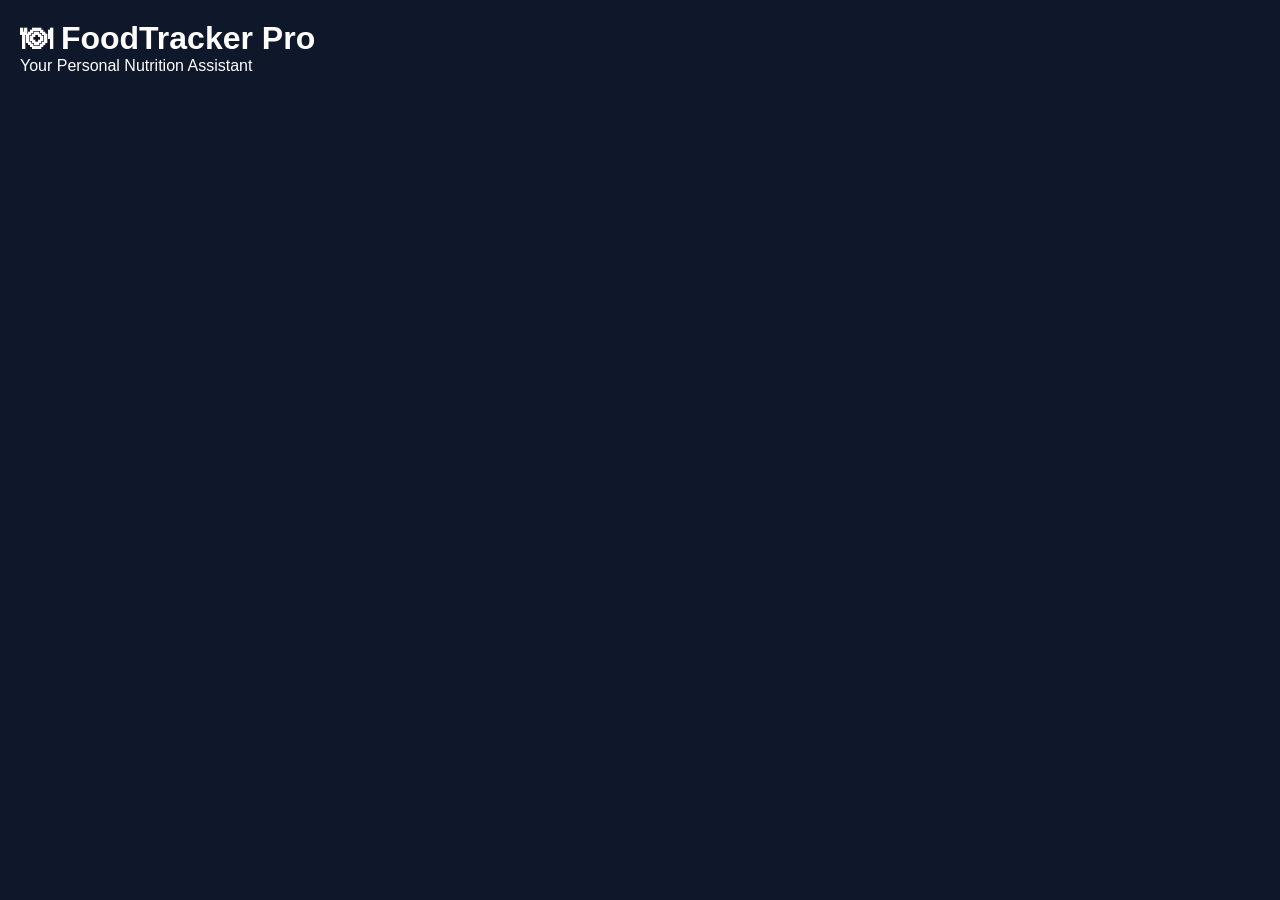
==== index.html @ 10b4eed2 "Add files via upload" ====
<!DOCTYPE html><html><head><meta charset='UTF-8'><meta name='viewport' content='width=device-width,initial-scale=1'><title>FoodTracker Pro</title><link rel='stylesheet' href='style.css'></head><body><h1>🍽 FoodTracker Pro</h1><p>Your Personal Nutrition Assistant</p></body></html>
---- style.css ----
*{margin:0;padding:0;box-sizing:border-box}
body{
font-family:-apple-system,BlinkMacSystemFont,"Segoe UI",Roboto,sans-serif;
background:#0f172a;
color:#fff;
padding:20px;
}
.container{max-width:700px;margin:auto}
header{text-align:center;margin-bottom:20px}
header h1{font-size:2rem}
header p{color:#b8c1d1}
.card{
background:rgba(255,255,255,.08);
backdrop-filter:blur(12px);
border:1px solid rgba(255,255,255,.08);
border-radius:18px;
padding:18px;
margin-bottom:18px;
box-shadow:0 10px 25px rgba(0,0,0,.25);
}
.progressBox{
display:grid;
grid-template-columns:repeat(auto-fit,minmax(120px,1fr));
gap:15px;
margin-top:15px;
}
.progressItem{
background:#1e293b;
padding:15px;
border-radius:14px;
text-align:center;
}
.progressItem span{
display:block;
font-size:28px;
font-weight:bold;
color:#4ade80;
margin:8px 0;
}
input{
width:100%;
padding:14px;
margin:10px 0;
border:none;
border-radius:12px;
background:#1e293b;
color:white;
font-size:16px;
}
input::placeholder{color:#94a3b8}
button{
width:100%;
padding:15px;
border:none;
border-radius:12px;
background:#22c55e;
color:#fff;
font-size:17px;
font-weight:bold;
cursor:pointer;
transition:.2s;
}
button:hover{transform:translateY(-2px)}
#previewImage{
display:block;
width:100%;
max-height:260px;
object-fit:cover;
border-radius:12px;
margin-top:12px;
}
#mealList .meal{
background:#1e293b;
padding:14px;
border-radius:12px;
margin-top:10px;
}
footer{
text-align:center;
color:#94a3b8;
padding:20px 0;
}
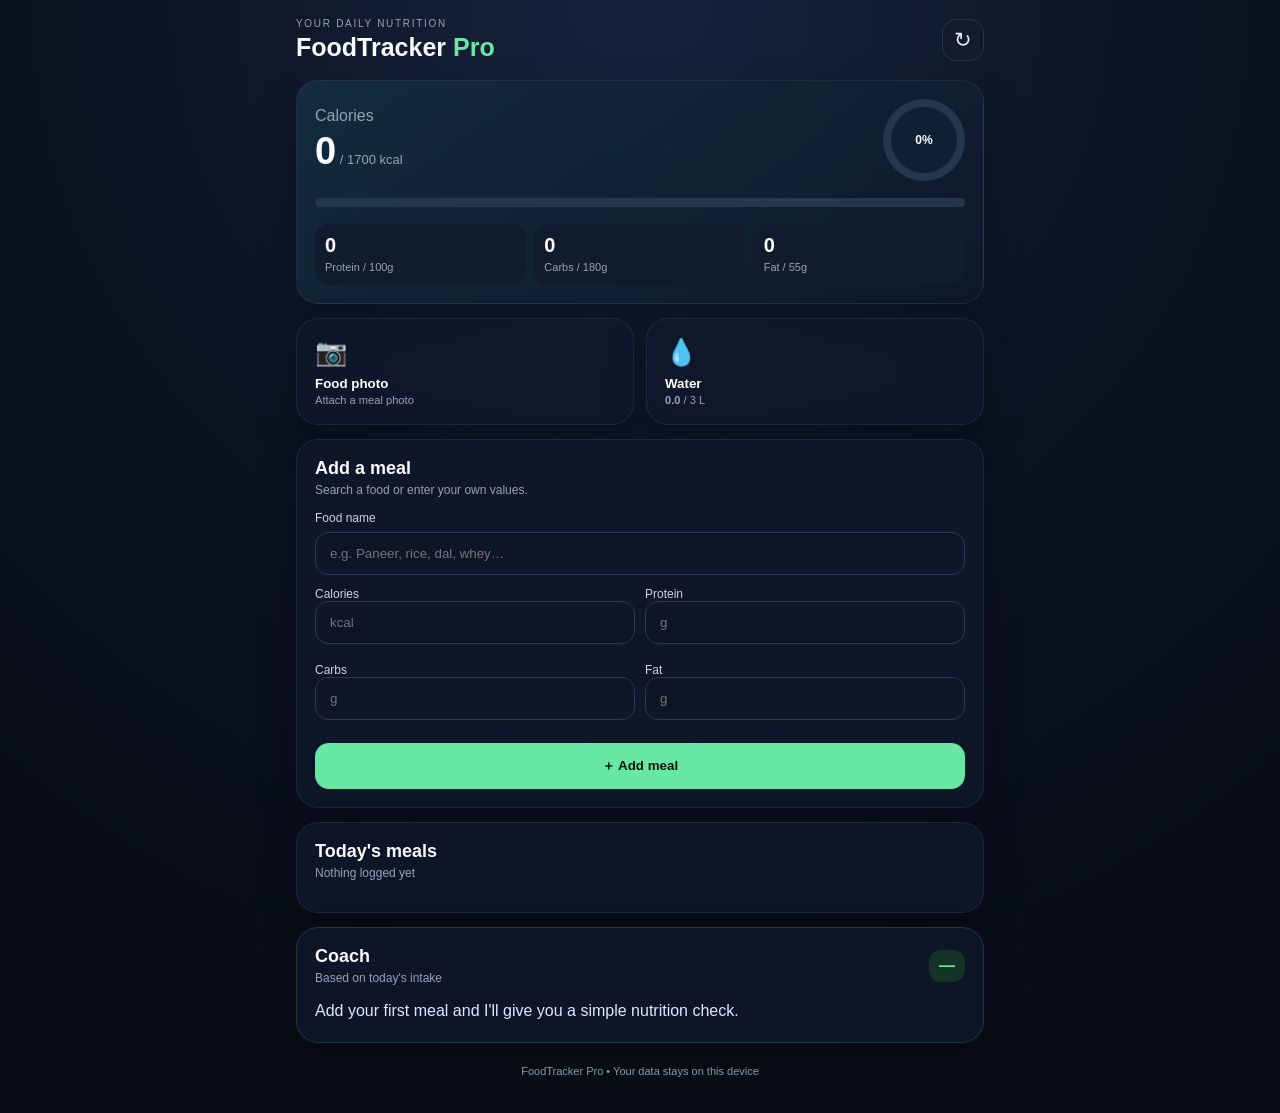
==== commit bdacc5fb: "Add files via upload" ====
--- a/index.html
+++ b/index.html
@@ -1 +1,61 @@
-<!DOCTYPE html><html><head><meta charset='UTF-8'><meta name='viewport' content='width=device-width,initial-scale=1'><title>FoodTracker Pro</title><link rel='stylesheet' href='style.css'></head><body><h1>🍽 FoodTracker Pro</h1><p>Your Personal Nutrition Assistant</p></body></html>+<!doctype html>
+<html lang="en">
+<head>
+<meta charset="utf-8">
+<meta name="viewport" content="width=device-width,initial-scale=1,viewport-fit=cover">
+<meta name="theme-color" content="#0b1220">
+<meta name="apple-mobile-web-app-capable" content="yes">
+<meta name="apple-mobile-web-app-status-bar-style" content="black-translucent">
+<meta name="apple-mobile-web-app-title" content="FoodTracker Pro">
+<title>FoodTracker Pro</title>
+<link rel="manifest" href="manifest.json">
+<link rel="stylesheet" href="style.css">
+</head>
+<body>
+<div class="app">
+<header class="topbar">
+  <div><div class="eyebrow">YOUR DAILY NUTRITION</div><h1>FoodTracker <span>Pro</span></h1></div>
+  <button class="icon-btn" id="resetDay">↻</button>
+</header>
+<main>
+<section class="hero card">
+  <div class="hero-top"><div><div class="muted">Calories</div><div class="big-number"><span id="calories">0</span><small> / 1700 kcal</small></div></div><div class="ring" id="calRing"><span id="calPct">0%</span></div></div>
+  <div class="bar"><i id="calBar"></i></div>
+  <div class="stats">
+    <div><b id="protein">0</b><span>Protein / 100g</span></div>
+    <div><b id="carbs">0</b><span>Carbs / 180g</span></div>
+    <div><b id="fat">0</b><span>Fat / 55g</span></div>
+  </div>
+</section>
+<section class="quick-grid">
+  <button class="quick card" id="photoBtn"><strong>📷</strong><span>Food photo</span><small>Attach a meal photo</small></button>
+  <button class="quick card" id="waterBtn"><strong>💧</strong><span>Water</span><small><b id="water">0</b> / 3 L</small></button>
+</section>
+<input id="photoInput" type="file" accept="image/*" capture="environment" hidden>
+<section class="card">
+  <div class="section-head"><div><h2>Add a meal</h2><p>Search a food or enter your own values.</p></div></div>
+  <label>Food name</label>
+  <input id="foodName" autocomplete="off" placeholder="e.g. Paneer, rice, dal, whey…">
+  <div id="suggestions" class="suggestions"></div>
+  <div class="macro-grid">
+    <label>Calories<input id="caloriesInput" type="number" min="0" placeholder="kcal"></label>
+    <label>Protein<input id="proteinInput" type="number" min="0" step=".1" placeholder="g"></label>
+    <label>Carbs<input id="carbsInput" type="number" min="0" step=".1" placeholder="g"></label>
+    <label>Fat<input id="fatInput" type="number" min="0" step=".1" placeholder="g"></label>
+  </div>
+  <button class="primary" id="addMeal">＋ Add meal</button>
+</section>
+<section class="card">
+  <div class="section-head"><div><h2>Today's meals</h2><p id="mealSummary">Nothing logged yet</p></div></div>
+  <div id="mealList"></div>
+</section>
+<section class="card advice">
+  <div class="section-head"><div><h2>Coach</h2><p>Based on today's intake</p></div><span class="score" id="score">—</span></div>
+  <div id="adviceText">Add your first meal and I'll give you a simple nutrition check.</div>
+</section>
+</main>
+<footer>FoodTracker Pro • Your data stays on this device</footer>
+</div>
+<script src="script.js"></script>
+</body>
+</html>
--- a/style.css
+++ b/style.css
@@ -1,83 +1 @@
-
-*{margin:0;padding:0;box-sizing:border-box}
-body{
-font-family:-apple-system,BlinkMacSystemFont,"Segoe UI",Roboto,sans-serif;
-background:#0f172a;
-color:#fff;
-padding:20px;
-}
-.container{max-width:700px;margin:auto}
-header{text-align:center;margin-bottom:20px}
-header h1{font-size:2rem}
-header p{color:#b8c1d1}
-.card{
-background:rgba(255,255,255,.08);
-backdrop-filter:blur(12px);
-border:1px solid rgba(255,255,255,.08);
-border-radius:18px;
-padding:18px;
-margin-bottom:18px;
-box-shadow:0 10px 25px rgba(0,0,0,.25);
-}
-.progressBox{
-display:grid;
-grid-template-columns:repeat(auto-fit,minmax(120px,1fr));
-gap:15px;
-margin-top:15px;
-}
-.progressItem{
-background:#1e293b;
-padding:15px;
-border-radius:14px;
-text-align:center;
-}
-.progressItem span{
-display:block;
-font-size:28px;
-font-weight:bold;
-color:#4ade80;
-margin:8px 0;
-}
-input{
-width:100%;
-padding:14px;
-margin:10px 0;
-border:none;
-border-radius:12px;
-background:#1e293b;
-color:white;
-font-size:16px;
-}
-input::placeholder{color:#94a3b8}
-button{
-width:100%;
-padding:15px;
-border:none;
-border-radius:12px;
-background:#22c55e;
-color:#fff;
-font-size:17px;
-font-weight:bold;
-cursor:pointer;
-transition:.2s;
-}
-button:hover{transform:translateY(-2px)}
-#previewImage{
-display:block;
-width:100%;
-max-height:260px;
-object-fit:cover;
-border-radius:12px;
-margin-top:12px;
-}
-#mealList .meal{
-background:#1e293b;
-padding:14px;
-border-radius:12px;
-margin-top:10px;
-}
-footer{
-text-align:center;
-color:#94a3b8;
-padding:20px 0;
-}
+*{box-sizing:border-box}html{background:#0b1220}body{margin:0;background:radial-gradient(circle at top,#17233d 0,#0b1220 45%,#070b13 100%);color:#f8fafc;font-family:-apple-system,BlinkMacSystemFont,"SF Pro Display","Segoe UI",sans-serif;min-height:100vh}.app{width:min(720px,100%);margin:auto;padding:calc(18px + env(safe-area-inset-top)) 16px calc(28px + env(safe-area-inset-bottom))}.topbar{display:flex;justify-content:space-between;align-items:center;margin-bottom:18px}.eyebrow{font-size:10px;letter-spacing:1.7px;color:#94a3b8}.topbar h1{font-size:25px;margin:4px 0 0}.topbar h1 span{color:#67e8a5}.icon-btn{width:42px;height:42px;border:1px solid #26334a;border-radius:14px;background:#111b2d;color:#dbeafe;font-size:21px}.card{background:rgba(15,25,43,.82);border:1px solid rgba(148,163,184,.13);box-shadow:0 16px 40px rgba(0,0,0,.24);border-radius:22px;padding:18px;margin-bottom:14px;backdrop-filter:blur(14px)}.hero{background:linear-gradient(145deg,rgba(20,45,62,.95),rgba(14,24,42,.92))}.hero-top{display:flex;align-items:center;justify-content:space-between}.muted,.section-head p,.quick small,footer{color:#94a3b8}.big-number{font-size:38px;font-weight:800;margin-top:5px}.big-number small{font-size:13px;color:#94a3b8;font-weight:500}.ring{width:82px;height:82px;border-radius:50%;display:grid;place-items:center;background:conic-gradient(#67e8a5 0deg,#67e8a5 var(--deg,0deg),#26364b var(--deg,0deg));position:relative}.ring:after{content:"";position:absolute;inset:8px;background:#102033;border-radius:50%}.ring span{position:relative;z-index:1;font-size:12px;font-weight:800}.bar{height:9px;background:#26364b;border-radius:20px;margin:17px 0;overflow:hidden}.bar i{display:block;height:100%;width:0;background:#67e8a5;border-radius:20px;transition:.35s}.stats{display:grid;grid-template-columns:repeat(3,1fr);gap:8px}.stats div{background:#101b2d;border-radius:14px;padding:10px}.stats b{display:block;font-size:20px}.stats span{font-size:11px;color:#94a3b8}.quick-grid{display:grid;grid-template-columns:1fr 1fr;gap:12px}.quick{text-align:left;color:#fff;border:1px solid rgba(148,163,184,.13);cursor:pointer}.quick strong{font-size:26px;display:block;margin-bottom:8px}.quick span{display:block;font-weight:700}.quick small{display:block;margin-top:3px}.section-head{display:flex;justify-content:space-between;align-items:center;margin-bottom:14px}.section-head h2{font-size:18px;margin:0}.section-head p{font-size:12px;margin:4px 0 0}label{display:block;color:#cbd5e1;font-size:12px;margin-bottom:7px}input{width:100%;border:1px solid #293750;background:#0c1627;color:#fff;border-radius:13px;padding:13px 14px;outline:none;margin-bottom:12px}input:focus{border-color:#67e8a5}.macro-grid{display:grid;grid-template-columns:1fr 1fr;gap:0 10px}.primary{width:100%;padding:14px;border:0;border-radius:14px;background:#67e8a5;color:#07130d;font-weight:800;margin-top:4px}.suggestions{display:flex;gap:7px;flex-wrap:wrap}.suggestions button{background:#142239;color:#dbeafe;border:1px solid #263a55;border-radius:20px;padding:7px 10px;font-size:12px}.meal{display:flex;gap:12px;align-items:center;padding:12px 0;border-top:1px solid #203047}.meal:first-child{border-top:0}.meal-photo{width:54px;height:54px;border-radius:14px;object-fit:cover;background:#17243a}.meal-main{flex:1}.meal-main b{display:block}.meal-main small{color:#94a3b8}.meal-kcal{font-weight:800;text-align:right}.delete{background:none;border:0;color:#64748b;font-size:18px;padding:6px}.advice{border-color:rgba(103,232,165,.16)}.advice #adviceText{line-height:1.55;color:#dbeafe}.score{background:#163328;color:#67e8a5;padding:7px 10px;border-radius:12px;font-weight:800}footer{text-align:center;font-size:11px;padding:8px}@media(max-width:390px){.big-number{font-size:32px}.card{padding:15px}}
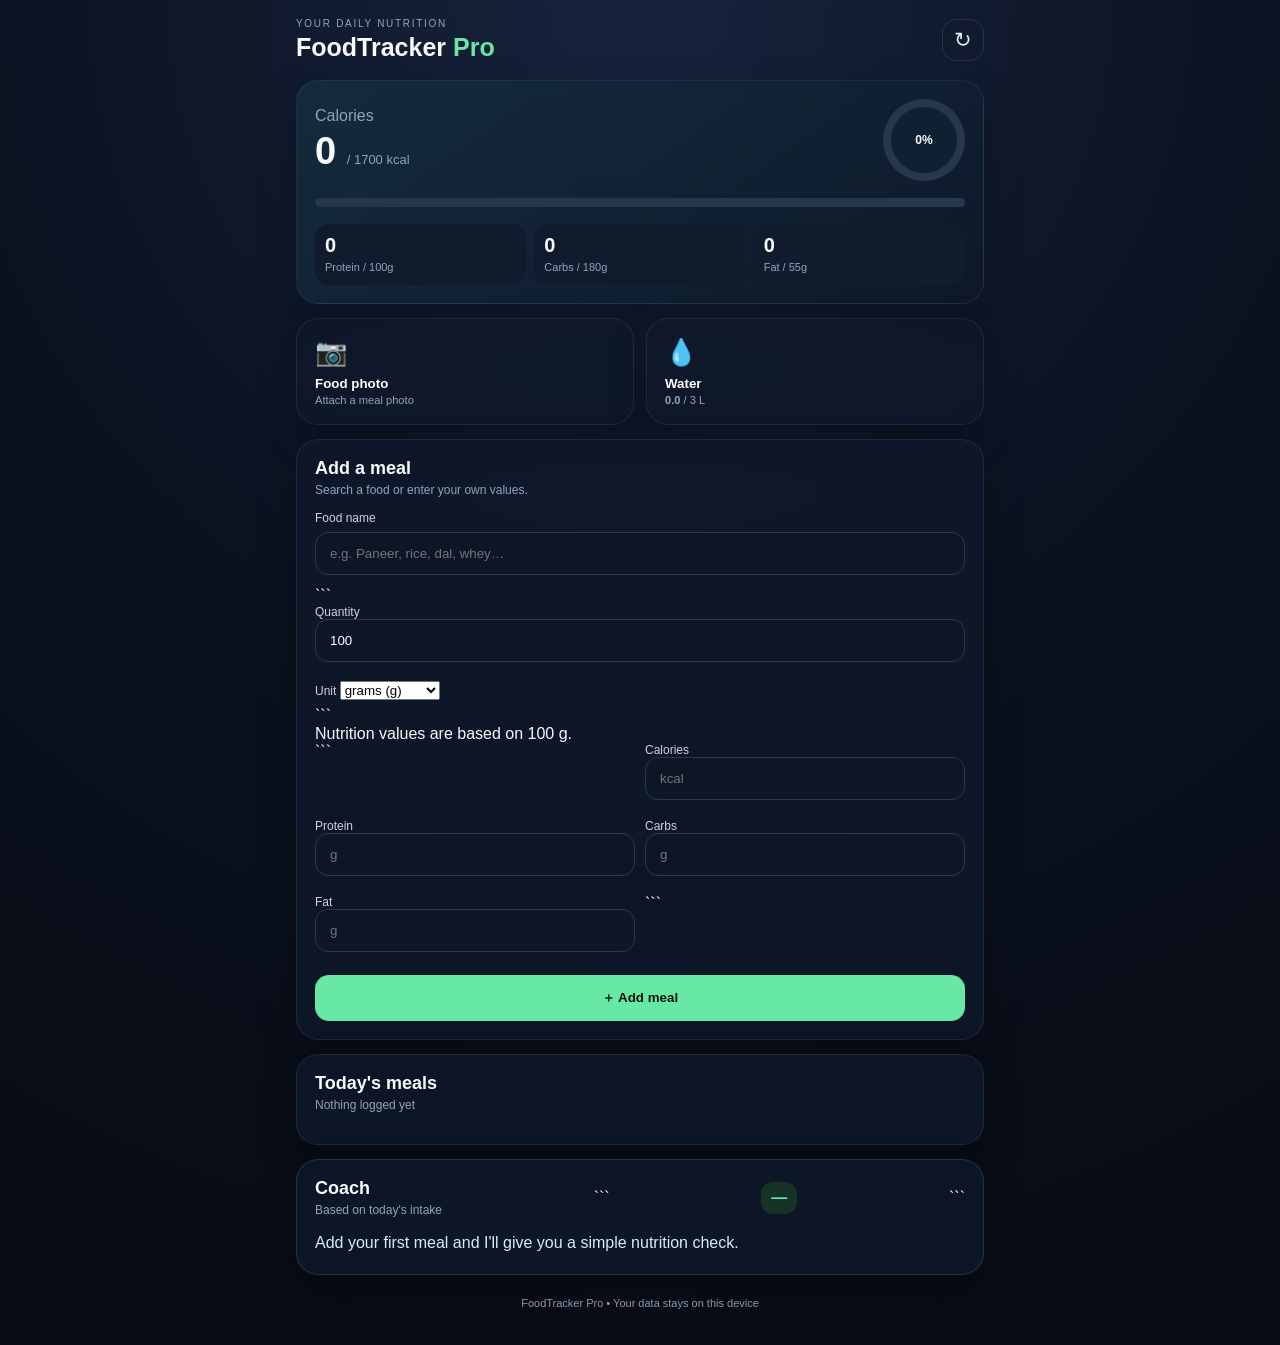
==== commit 15c5cfe5: "Update index.html" ====
--- a/index.html
+++ b/index.html
@@ -1,4 +1,5 @@
 <!doctype html>
+
 <html lang="en">
 <head>
 <meta charset="utf-8">
@@ -11,51 +12,213 @@
 <link rel="manifest" href="manifest.json">
 <link rel="stylesheet" href="style.css">
 </head>
+
 <body>
 <div class="app">
+
 <header class="topbar">
-  <div><div class="eyebrow">YOUR DAILY NUTRITION</div><h1>FoodTracker <span>Pro</span></h1></div>
+  <div>
+    <div class="eyebrow">YOUR DAILY NUTRITION</div>
+    <h1>FoodTracker <span>Pro</span></h1>
+  </div>
   <button class="icon-btn" id="resetDay">↻</button>
 </header>
+
 <main>
+
 <section class="hero card">
-  <div class="hero-top"><div><div class="muted">Calories</div><div class="big-number"><span id="calories">0</span><small> / 1700 kcal</small></div></div><div class="ring" id="calRing"><span id="calPct">0%</span></div></div>
-  <div class="bar"><i id="calBar"></i></div>
+  <div class="hero-top">
+    <div>
+      <div class="muted">Calories</div>
+      <div class="big-number">
+        <span id="calories">0</span>
+        <small> / 1700 kcal</small>
+      </div>
+    </div>
+    <div class="ring" id="calRing">
+      <span id="calPct">0%</span>
+    </div>
+  </div>
+
+  <div class="bar">
+    <i id="calBar"></i>
+  </div>
+
   <div class="stats">
     <div><b id="protein">0</b><span>Protein / 100g</span></div>
     <div><b id="carbs">0</b><span>Carbs / 180g</span></div>
     <div><b id="fat">0</b><span>Fat / 55g</span></div>
   </div>
 </section>
+
 <section class="quick-grid">
-  <button class="quick card" id="photoBtn"><strong>📷</strong><span>Food photo</span><small>Attach a meal photo</small></button>
-  <button class="quick card" id="waterBtn"><strong>💧</strong><span>Water</span><small><b id="water">0</b> / 3 L</small></button>
-</section>
+  <button class="quick card" id="photoBtn">
+    <strong>📷</strong>
+    <span>Food photo</span>
+    <small>Attach a meal photo</small>
+  </button>
+
+  <button class="quick card" id="waterBtn">
+    <strong>💧</strong>
+    <span>Water</span>
+    <small><b id="water">0</b> / 3 L</small>
+  </button>
+</section>
+
 <input id="photoInput" type="file" accept="image/*" capture="environment" hidden>
+
 <section class="card">
-  <div class="section-head"><div><h2>Add a meal</h2><p>Search a food or enter your own values.</p></div></div>
-  <label>Food name</label>
-  <input id="foodName" autocomplete="off" placeholder="e.g. Paneer, rice, dal, whey…">
+
+  <div class="section-head">
+    <div>
+      <h2>Add a meal</h2>
+      <p>Search a food or enter your own values.</p>
+    </div>
+  </div>
+
+<label>Food name</label>
+<input
+id="foodName"
+autocomplete="off"
+placeholder="e.g. Paneer, rice, dal, whey…"
+
+>
+
   <div id="suggestions" class="suggestions"></div>
+
+  <!-- QUANTITY -->
+
+  <div class="quantity-grid">
+
+```
+<label>
+  Quantity
+  <input
+    id="quantityInput"
+    type="number"
+    min="0"
+    step="0.1"
+    value="100"
+    placeholder="100"
+  >
+</label>
+
+<label>
+  Unit
+  <select id="unitInput">
+    <option value="g">grams (g)</option>
+    <option value="ml">millilitres (ml)</option>
+    <option value="piece">piece(s)</option>
+    <option value="scoop">scoop(s)</option>
+    <option value="bowl">bowl(s)</option>
+  </select>
+</label>
+```
+
+  </div>
+
+  <div class="quantity-note" id="quantityNote">
+    Nutrition values are based on 100 g.
+  </div>
+
   <div class="macro-grid">
-    <label>Calories<input id="caloriesInput" type="number" min="0" placeholder="kcal"></label>
-    <label>Protein<input id="proteinInput" type="number" min="0" step=".1" placeholder="g"></label>
-    <label>Carbs<input id="carbsInput" type="number" min="0" step=".1" placeholder="g"></label>
-    <label>Fat<input id="fatInput" type="number" min="0" step=".1" placeholder="g"></label>
-  </div>
-  <button class="primary" id="addMeal">＋ Add meal</button>
-</section>
+
+```
+<label>
+  Calories
+  <input
+    id="caloriesInput"
+    type="number"
+    min="0"
+    step=".1"
+    placeholder="kcal"
+  >
+</label>
+
+<label>
+  Protein
+  <input
+    id="proteinInput"
+    type="number"
+    min="0"
+    step=".1"
+    placeholder="g"
+  >
+</label>
+
+<label>
+  Carbs
+  <input
+    id="carbsInput"
+    type="number"
+    min="0"
+    step=".1"
+    placeholder="g"
+  >
+</label>
+
+<label>
+  Fat
+  <input
+    id="fatInput"
+    type="number"
+    min="0"
+    step=".1"
+    placeholder="g"
+  >
+</label>
+```
+
+  </div>
+
+  <button class="primary" id="addMeal">
+    ＋ Add meal
+  </button>
+
+</section>
+
 <section class="card">
-  <div class="section-head"><div><h2>Today's meals</h2><p id="mealSummary">Nothing logged yet</p></div></div>
+
+  <div class="section-head">
+    <div>
+      <h2>Today's meals</h2>
+      <p id="mealSummary">Nothing logged yet</p>
+    </div>
+  </div>
+
   <div id="mealList"></div>
-</section>
+
+</section>
+
 <section class="card advice">
-  <div class="section-head"><div><h2>Coach</h2><p>Based on today's intake</p></div><span class="score" id="score">—</span></div>
-  <div id="adviceText">Add your first meal and I'll give you a simple nutrition check.</div>
-</section>
+
+  <div class="section-head">
+    <div>
+      <h2>Coach</h2>
+      <p>Based on today's intake</p>
+    </div>
+
+```
+<span class="score" id="score">—</span>
+```
+
+  </div>
+
+  <div id="adviceText">
+    Add your first meal and I'll give you a simple nutrition check.
+  </div>
+
+</section>
+
 </main>
-<footer>FoodTracker Pro • Your data stays on this device</footer>
+
+<footer>
+  FoodTracker Pro • Your data stays on this device
+</footer>
+
 </div>
+
 <script src="script.js"></script>
+
 </body>
-</html>+</html>
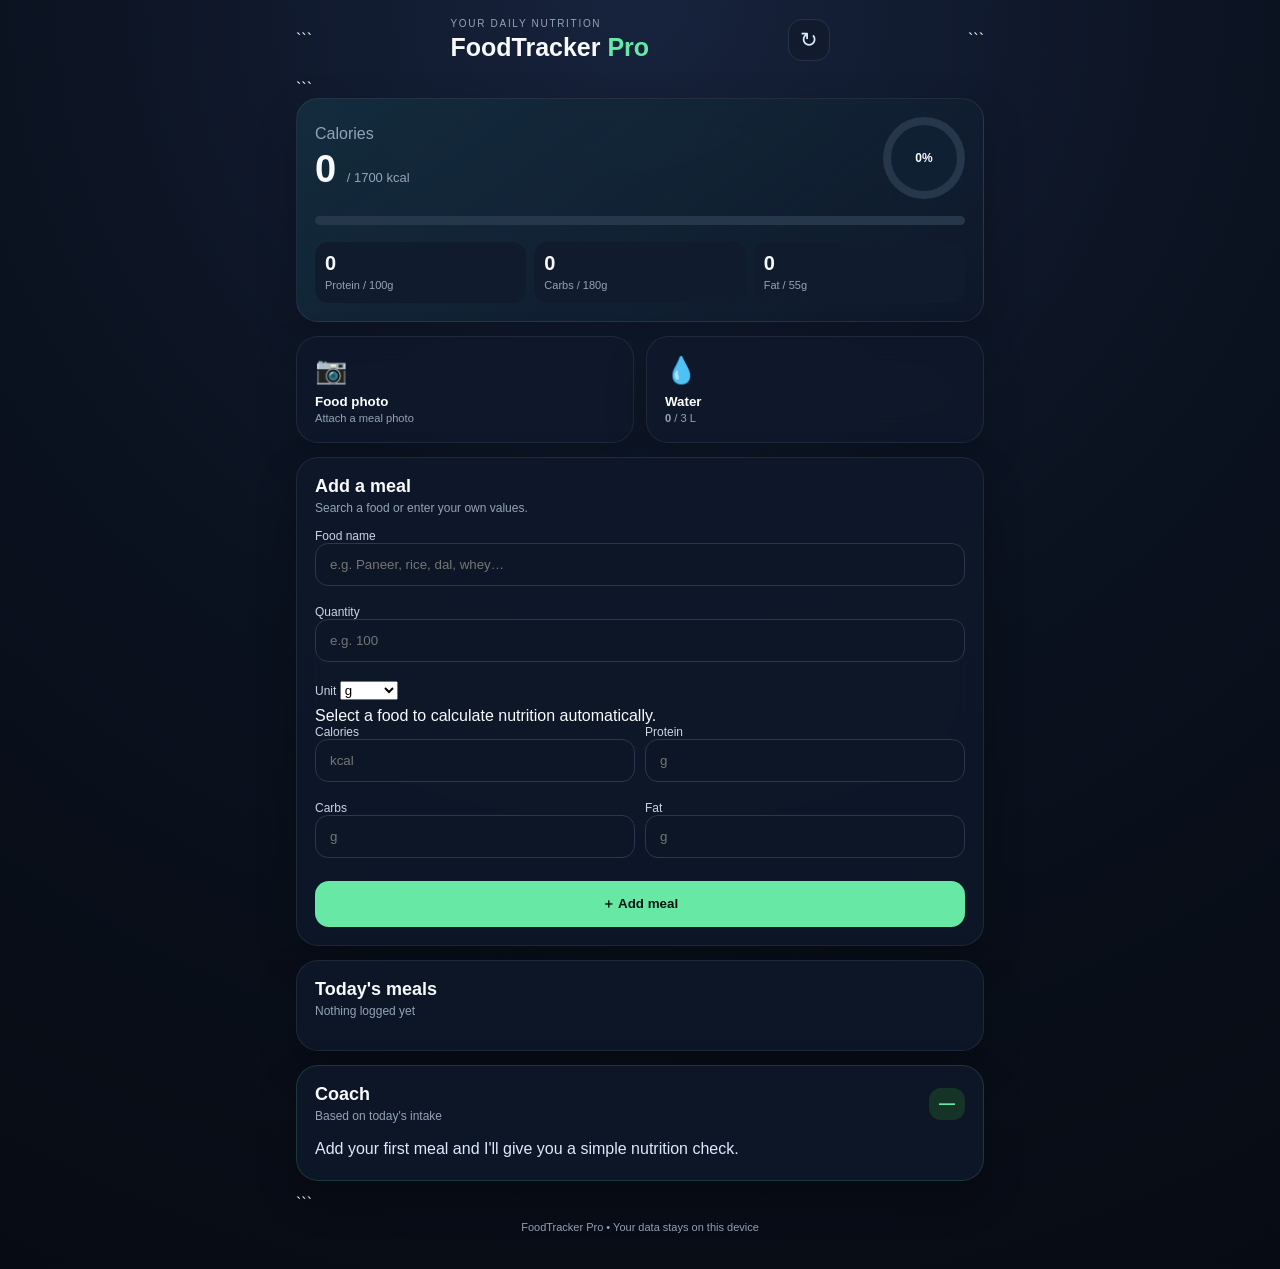
==== commit 9b8b9270: "Update index.html" ====
--- a/index.html
+++ b/index.html
@@ -2,205 +2,416 @@
 
 <html lang="en">
 <head>
-<meta charset="utf-8">
-<meta name="viewport" content="width=device-width,initial-scale=1,viewport-fit=cover">
-<meta name="theme-color" content="#0b1220">
-<meta name="apple-mobile-web-app-capable" content="yes">
-<meta name="apple-mobile-web-app-status-bar-style" content="black-translucent">
-<meta name="apple-mobile-web-app-title" content="FoodTracker Pro">
-<title>FoodTracker Pro</title>
-<link rel="manifest" href="manifest.json">
-<link rel="stylesheet" href="style.css">
+  <meta charset="utf-8">
+
+<meta
+name="viewport"
+content="width=device-width,initial-scale=1,viewport-fit=cover"
+
+>
+
+<meta
+name="theme-color"
+content="#0b1220"
+
+>
+
+<meta
+name="apple-mobile-web-app-capable"
+content="yes"
+
+>
+
+<meta
+name="apple-mobile-web-app-status-bar-style"
+content="black-translucent"
+
+>
+
+<meta
+name="apple-mobile-web-app-title"
+content="FoodTracker Pro"
+
+>
+
+  <title>FoodTracker Pro</title>
+
+  <link
+    rel="manifest"
+    href="manifest.json"
+  >
+
+  <link
+    rel="stylesheet"
+    href="style.css"
+  >
 </head>
 
 <body>
+
 <div class="app">
 
-<header class="topbar">
-  <div>
-    <div class="eyebrow">YOUR DAILY NUTRITION</div>
-    <h1>FoodTracker <span>Pro</span></h1>
-  </div>
-  <button class="icon-btn" id="resetDay">↻</button>
-</header>
-
-<main>
+  <!-- TOP BAR -->
+
+  <header class="topbar">
+
+```
+<div>
+  <div class="eyebrow">
+    YOUR DAILY NUTRITION
+  </div>
+
+  <h1>
+    FoodTracker <span>Pro</span>
+  </h1>
+</div>
+
+<button
+  class="icon-btn"
+  id="resetDay"
+  type="button"
+>
+  ↻
+</button>
+```
+
+  </header>
+
+  <main>
+
+```
+<!-- CALORIE HERO -->
 
 <section class="hero card">
+
   <div class="hero-top">
-    <div>
-      <div class="muted">Calories</div>
+
+    <div>
+
+      <div class="muted">
+        Calories
+      </div>
+
       <div class="big-number">
         <span id="calories">0</span>
-        <small> / 1700 kcal</small>
+        <small>
+          / 1700 kcal
+        </small>
       </div>
-    </div>
-    <div class="ring" id="calRing">
-      <span id="calPct">0%</span>
-    </div>
-  </div>
+
+    </div>
+
+    <div
+      class="ring"
+      id="calRing"
+    >
+      <span id="calPct">
+        0%
+      </span>
+    </div>
+
+  </div>
+
 
   <div class="bar">
     <i id="calBar"></i>
   </div>
 
+
   <div class="stats">
-    <div><b id="protein">0</b><span>Protein / 100g</span></div>
-    <div><b id="carbs">0</b><span>Carbs / 180g</span></div>
-    <div><b id="fat">0</b><span>Fat / 55g</span></div>
-  </div>
+
+    <div>
+      <b id="protein">0</b>
+      <span>
+        Protein / 100g
+      </span>
+    </div>
+
+    <div>
+      <b id="carbs">0</b>
+      <span>
+        Carbs / 180g
+      </span>
+    </div>
+
+    <div>
+      <b id="fat">0</b>
+      <span>
+        Fat / 55g
+      </span>
+    </div>
+
+  </div>
+
 </section>
 
+
+<!-- QUICK ACTIONS -->
+
 <section class="quick-grid">
-  <button class="quick card" id="photoBtn">
+
+  <button
+    class="quick card"
+    id="photoBtn"
+    type="button"
+  >
     <strong>📷</strong>
-    <span>Food photo</span>
-    <small>Attach a meal photo</small>
+
+    <span>
+      Food photo
+    </span>
+
+    <small>
+      Attach a meal photo
+    </small>
   </button>
 
-  <button class="quick card" id="waterBtn">
+
+  <button
+    class="quick card"
+    id="waterBtn"
+    type="button"
+  >
     <strong>💧</strong>
-    <span>Water</span>
-    <small><b id="water">0</b> / 3 L</small>
+
+    <span>
+      Water
+    </span>
+
+    <small>
+      <b id="water">0</b> / 3 L
+    </small>
   </button>
+
 </section>
 
-<input id="photoInput" type="file" accept="image/*" capture="environment" hidden>
+
+<input
+  id="photoInput"
+  type="file"
+  accept="image/*"
+  capture="environment"
+  hidden
+>
+
+
+<!-- ADD MEAL -->
 
 <section class="card">
 
   <div class="section-head">
-    <div>
-      <h2>Add a meal</h2>
-      <p>Search a food or enter your own values.</p>
-    </div>
-  </div>
-
-<label>Food name</label>
-<input
-id="foodName"
-autocomplete="off"
-placeholder="e.g. Paneer, rice, dal, whey…"
-
->
-
-  <div id="suggestions" class="suggestions"></div>
+
+    <div>
+
+      <h2>
+        Add a meal
+      </h2>
+
+      <p>
+        Search a food or enter your own values.
+      </p>
+
+    </div>
+
+  </div>
+
+
+  <label>
+    Food name
+
+    <input
+      id="foodName"
+      autocomplete="off"
+      placeholder="e.g. Paneer, rice, dal, whey…"
+    >
+  </label>
+
+
+  <div
+    id="suggestions"
+    class="suggestions"
+  ></div>
+
 
   <!-- QUANTITY -->
 
-  <div class="quantity-grid">
-
-```
-<label>
-  Quantity
-  <input
-    id="quantityInput"
-    type="number"
-    min="0"
-    step="0.1"
-    value="100"
-    placeholder="100"
-  >
-</label>
-
-<label>
-  Unit
-  <select id="unitInput">
-    <option value="g">grams (g)</option>
-    <option value="ml">millilitres (ml)</option>
-    <option value="piece">piece(s)</option>
-    <option value="scoop">scoop(s)</option>
-    <option value="bowl">bowl(s)</option>
-  </select>
-</label>
-```
-
-  </div>
-
-  <div class="quantity-note" id="quantityNote">
-    Nutrition values are based on 100 g.
-  </div>
+  <div class="quantity-row">
+
+    <label>
+      Quantity
+
+      <input
+        id="quantityInput"
+        type="number"
+        min="0"
+        step="0.1"
+        placeholder="e.g. 100"
+      >
+    </label>
+
+
+    <label>
+      Unit
+
+      <select id="unitInput">
+
+        <option value="g">
+          g
+        </option>
+
+        <option value="ml">
+          ml
+        </option>
+
+        <option value="piece">
+          piece
+        </option>
+
+        <option value="scoop">
+          scoop
+        </option>
+
+        <option value="bowl">
+          bowl
+        </option>
+
+        <option value="tbsp">
+          tbsp
+        </option>
+
+      </select>
+
+    </label>
+
+  </div>
+
+
+  <div
+    id="quantityNote"
+    class="quantity-note"
+  >
+    Select a food to calculate nutrition automatically.
+  </div>
+
+
+  <!-- MACROS -->
 
   <div class="macro-grid">
 
-```
-<label>
-  Calories
-  <input
-    id="caloriesInput"
-    type="number"
-    min="0"
-    step=".1"
-    placeholder="kcal"
-  >
-</label>
-
-<label>
-  Protein
-  <input
-    id="proteinInput"
-    type="number"
-    min="0"
-    step=".1"
-    placeholder="g"
-  >
-</label>
-
-<label>
-  Carbs
-  <input
-    id="carbsInput"
-    type="number"
-    min="0"
-    step=".1"
-    placeholder="g"
-  >
-</label>
-
-<label>
-  Fat
-  <input
-    id="fatInput"
-    type="number"
-    min="0"
-    step=".1"
-    placeholder="g"
-  >
-</label>
-```
-
-  </div>
-
-  <button class="primary" id="addMeal">
+    <label>
+      Calories
+
+      <input
+        id="caloriesInput"
+        type="number"
+        min="0"
+        step="0.1"
+        placeholder="kcal"
+      >
+    </label>
+
+
+    <label>
+      Protein
+
+      <input
+        id="proteinInput"
+        type="number"
+        min="0"
+        step="0.1"
+        placeholder="g"
+      >
+    </label>
+
+
+    <label>
+      Carbs
+
+      <input
+        id="carbsInput"
+        type="number"
+        min="0"
+        step="0.1"
+        placeholder="g"
+      >
+    </label>
+
+
+    <label>
+      Fat
+
+      <input
+        id="fatInput"
+        type="number"
+        min="0"
+        step="0.1"
+        placeholder="g"
+      >
+    </label>
+
+  </div>
+
+
+  <button
+    class="primary"
+    id="addMeal"
+    type="button"
+  >
     ＋ Add meal
   </button>
 
 </section>
 
+
+<!-- TODAY'S MEALS -->
+
 <section class="card">
 
   <div class="section-head">
-    <div>
-      <h2>Today's meals</h2>
-      <p id="mealSummary">Nothing logged yet</p>
-    </div>
+
+    <div>
+
+      <h2>
+        Today's meals
+      </h2>
+
+      <p id="mealSummary">
+        Nothing logged yet
+      </p>
+
+    </div>
+
   </div>
 
   <div id="mealList"></div>
 
 </section>
 
+
+<!-- COACH -->
+
 <section class="card advice">
 
   <div class="section-head">
-    <div>
-      <h2>Coach</h2>
-      <p>Based on today's intake</p>
-    </div>
-
-```
-<span class="score" id="score">—</span>
-```
+
+    <div>
+
+      <h2>
+        Coach
+      </h2>
+
+      <p>
+        Based on today's intake
+      </p>
+
+    </div>
+
+    <span
+      class="score"
+      id="score"
+    >
+      —
+    </span>
 
   </div>
 
@@ -209,12 +420,13 @@
   </div>
 
 </section>
-
-</main>
-
-<footer>
-  FoodTracker Pro • Your data stays on this device
-</footer>
+```
+
+  </main>
+
+  <footer>
+    FoodTracker Pro • Your data stays on this device
+  </footer>
 
 </div>
 
